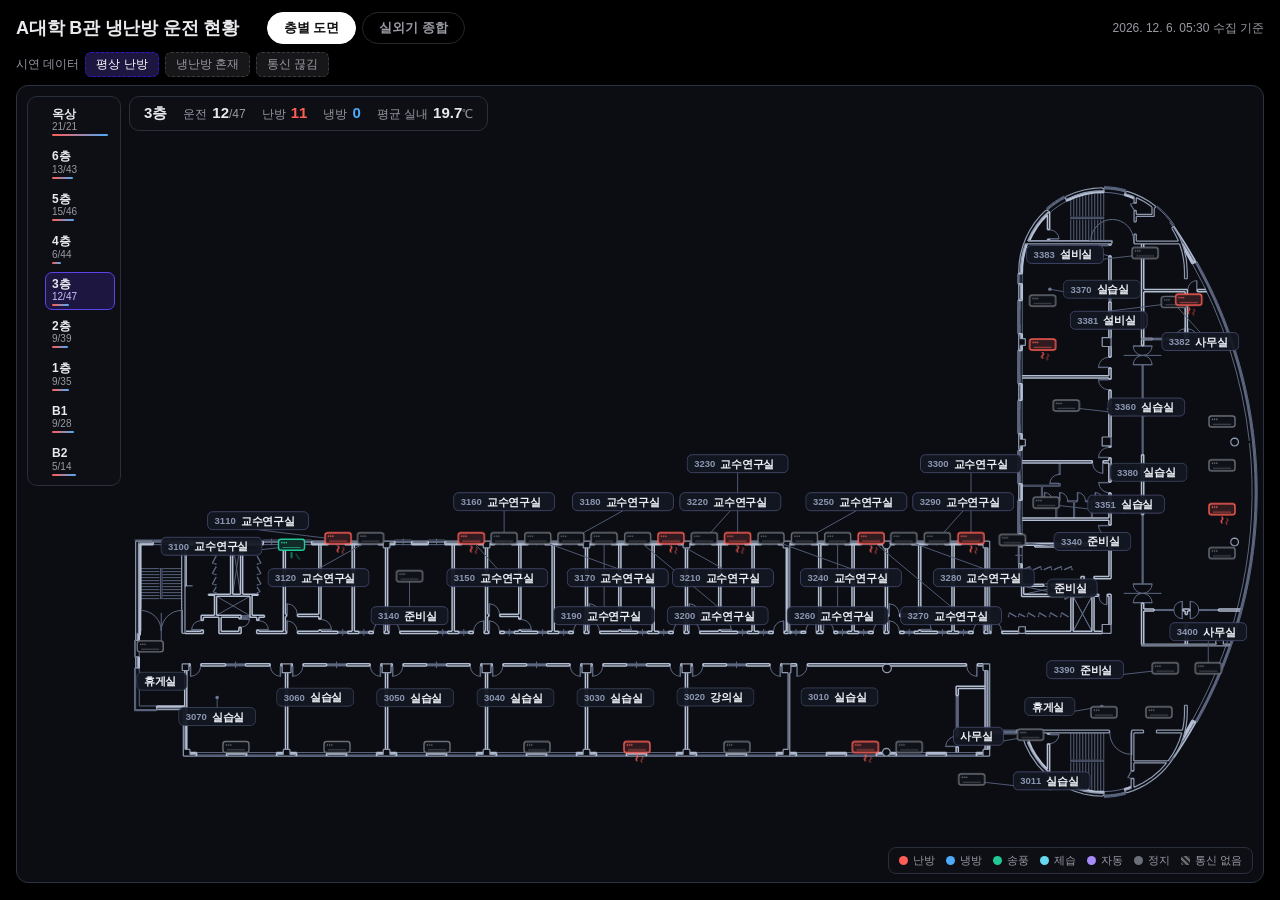
==== index.html @ db184de1 "Add campus EHP floor-plan monitoring dashboard sample Co-authored-by: Cursor <cursoragent@cursor.com" ====
<!doctype html>
<html lang="ko">
<head>
  <meta charset="utf-8">
  <meta http-equiv="refresh" content="0; url=floor.html">
  <title>A대학 B관 냉난방 운전 현황</title>
</head>
<body>
  <p style="padding:24px"><a href="floor.html">층별 도면 화면으로 이동</a></p>
</body>
</html>
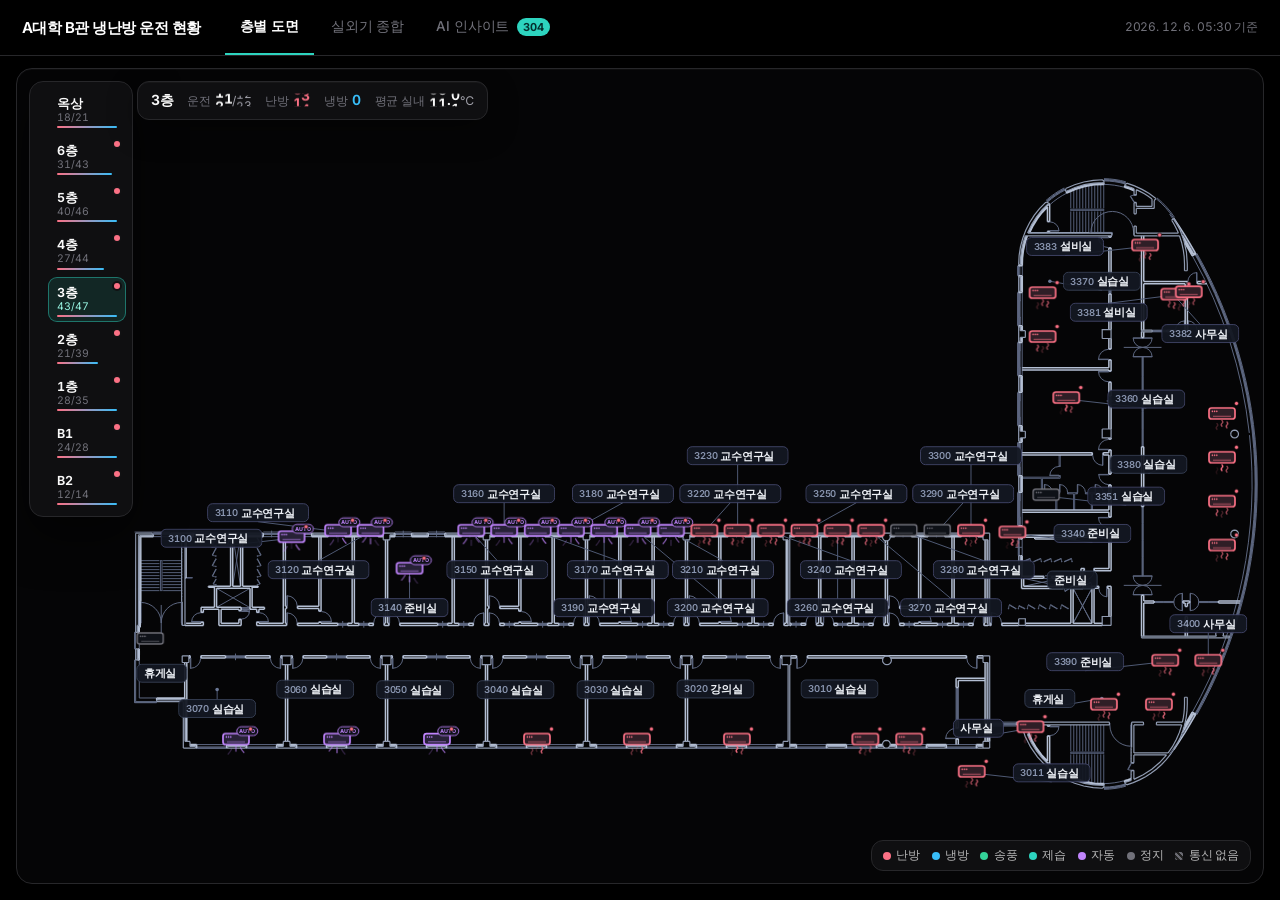
==== commit 2c9af482: "Refresh v1.4 final demo assets and bust cached README shots. Re-sync anonymized HTML/JS from the fin" ====
--- a/index.html
+++ b/index.html
@@ -2,10 +2,12 @@
 <html lang="ko">
 <head>
   <meta charset="utf-8">
-  <meta http-equiv="refresh" content="0; url=floor.html">
+  <meta http-equiv="Cache-Control" content="no-cache, no-store, must-revalidate">
+  <meta http-equiv="refresh" content="0; url=floor.html?v=20261124z">
   <title>A대학 B관 냉난방 운전 현황</title>
 </head>
 <body>
-  <p style="padding:24px"><a href="floor.html">층별 도면 화면으로 이동</a></p>
+  <p style="padding:24px"><a href="floor.html?v=20261124z">층별 도면 화면으로 이동</a></p>
+  <!-- portfolio build 20261124z / v1.4 final -->
 </body>
 </html>
